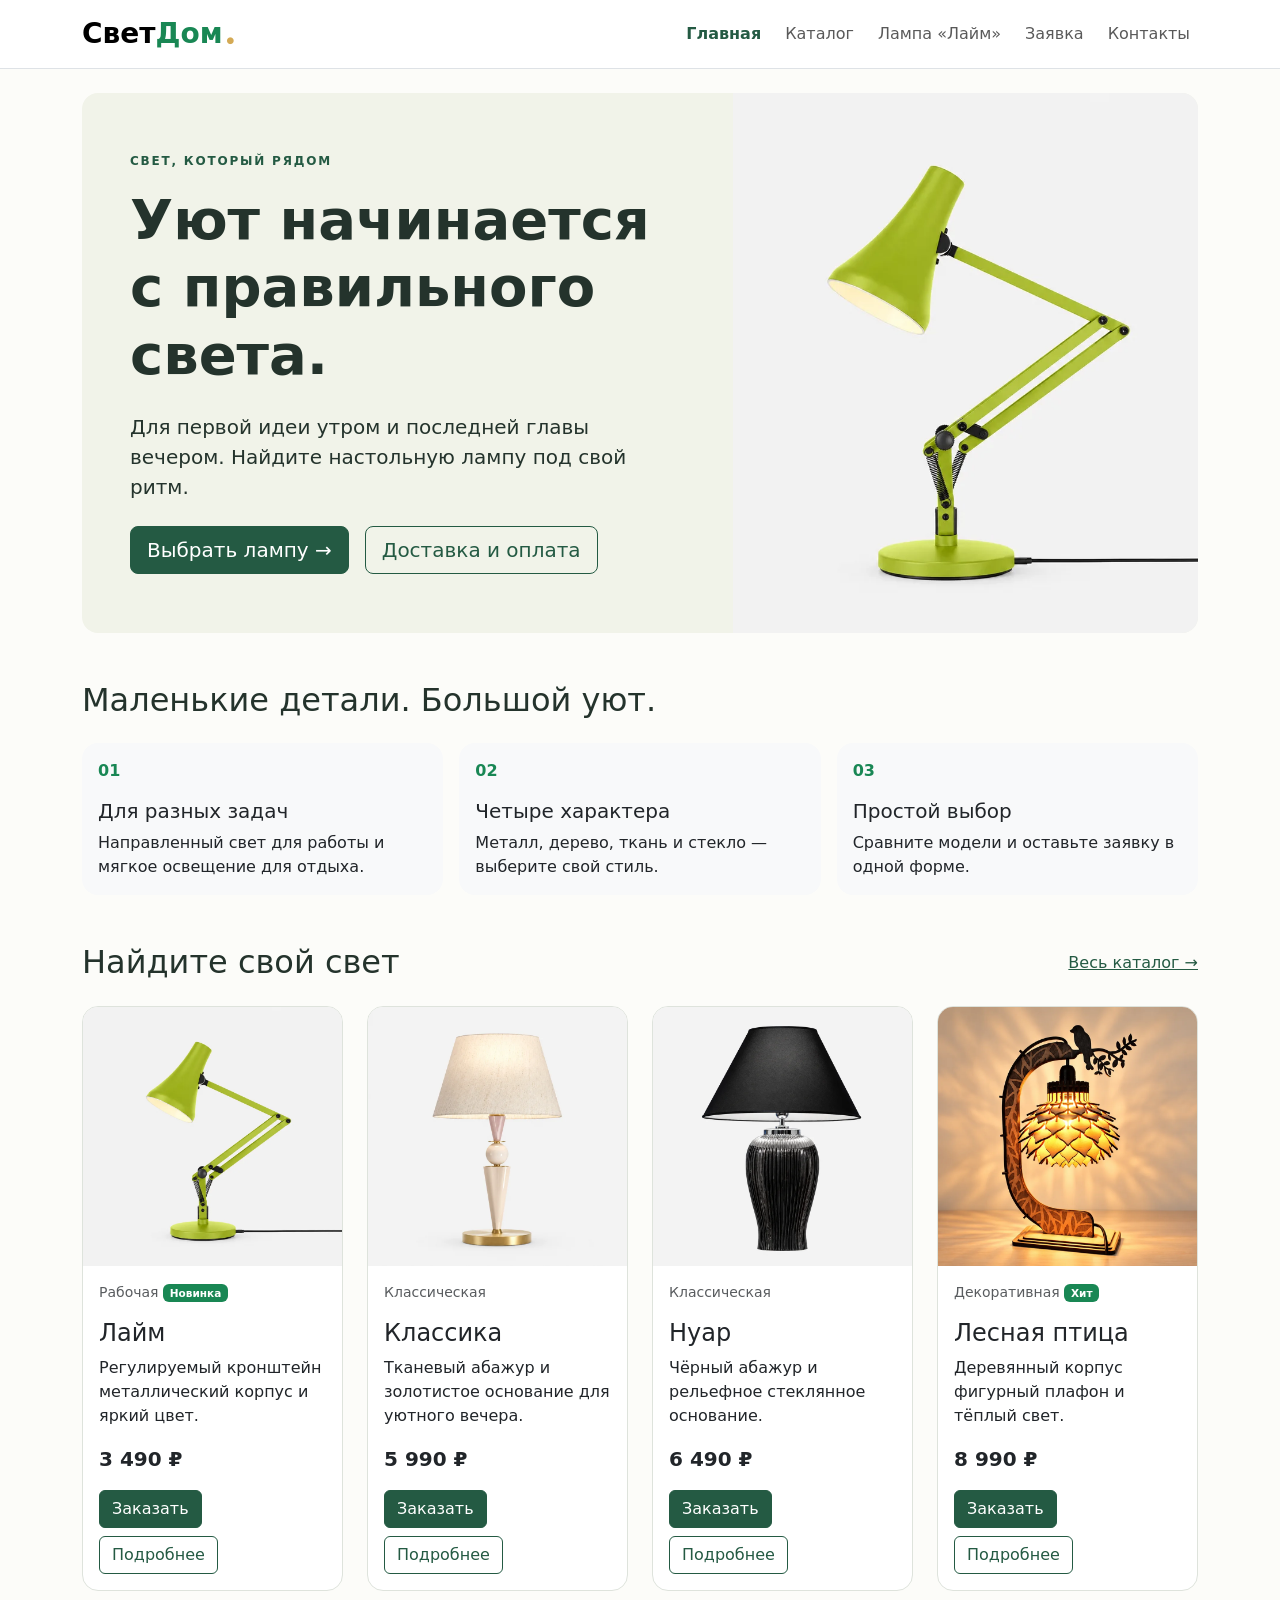
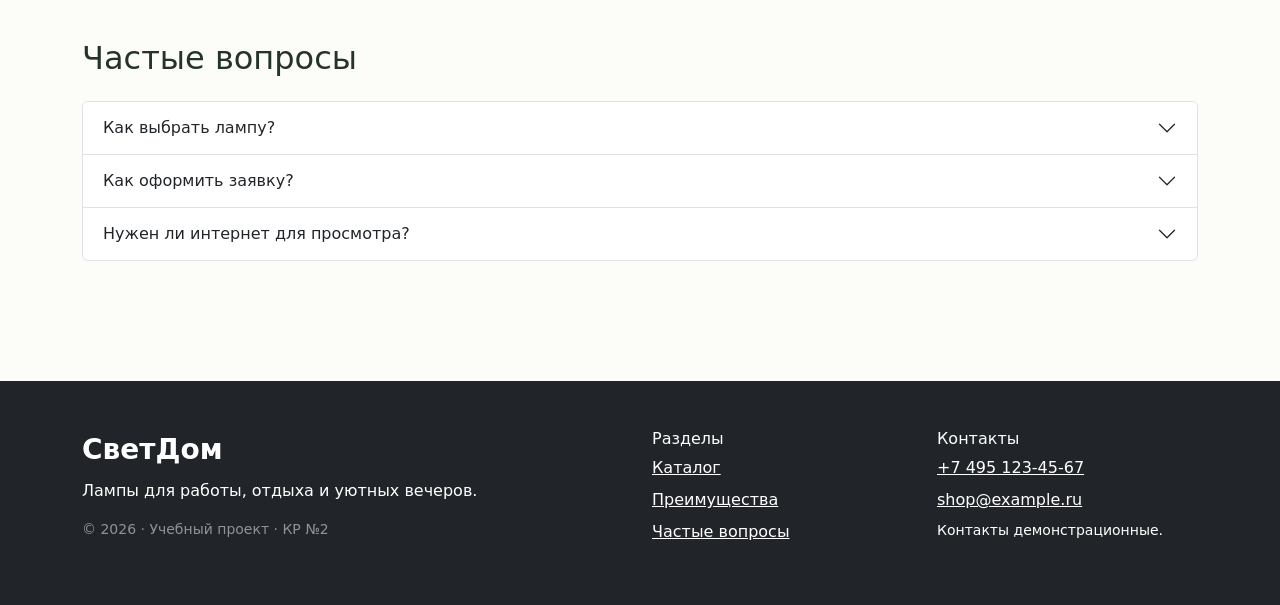
==== index.html @ f8ec33fd "Build SvetDom KR2 with local Bootstrap, catalog and order form" ====
<!doctype html>
<html lang="ru"><head><meta charset="utf-8"><meta name="viewport" content="width=device-width, initial-scale=1"><meta name="description" content="Настольные лампы для вашего дома. СветДом — учебный магазин настольных ламп."><title>Настольные лампы для вашего дома — СветДом</title><link rel="icon" href="data:,"><link rel="stylesheet" href="vendor/bootstrap/css/bootstrap.min.css"><link rel="stylesheet" href="css/custom.css"></head><body>
<a class="visually-hidden-focusable position-absolute p-3 bg-white" href="#main-content">Перейти к содержимому</a><header class="sticky-top bg-white border-bottom"><nav class="navbar navbar-expand-lg" aria-label="Основная навигация"><div class="container"><a class="navbar-brand fw-bold fs-3" href="index.html">Свет<span class="text-success">Дом</span><span class="brand-dot" aria-hidden="true">●</span></a><button class="navbar-toggler" type="button" data-bs-toggle="collapse" data-bs-target="#navigation" aria-controls="navigation" aria-expanded="false" aria-label="Открыть меню"><span class="navbar-toggler-icon"></span></button><div class="collapse navbar-collapse" id="navigation"><ul class="navbar-nav ms-auto gap-lg-2"><li class="nav-item"><a class="nav-link active" aria-current=page href="index.html">Главная</a></li><li class="nav-item"><a class="nav-link "  href="catalog.html">Каталог</a></li><li class="nav-item"><a class="nav-link "  href="product.html">Лампа «Лайм»</a></li><li class="nav-item"><a class="nav-link "  href="order.html">Заявка</a></li><li class="nav-item"><a class="nav-link "  href="contacts.html">Контакты</a></li></ul></div></div></nav></header>
<main class="container py-4" id="main-content"><section class="hero rounded-4 overflow-hidden mb-5"><div class="row g-0 align-items-center"><div class="col-12 col-lg-7 p-4 p-md-5"><p class="eyebrow">СВЕТ, КОТОРЫЙ РЯДОМ</p><h1 class="display-4 fw-semibold">Уют начинается<br>с правильного света.</h1><p class="lead my-4">Для первой идеи утром и последней главы вечером. Найдите настольную лампу под свой ритм.</p><div class="d-flex gap-3 flex-wrap"><a class="btn btn-primary btn-lg" href="catalog.html">Выбрать лампу →</a><button class="btn btn-outline-primary btn-lg" data-bs-toggle="modal" data-bs-target="#deliveryModal" type="button">Доставка и оплата</button></div></div><div class="col-12 col-lg-5"><img class="hero-image" src="images/lamp-green.webp" alt="Зелёная настольная лампа Лайм" width="900" height="900"></div></div></section><section id="advantages" class="mb-5"><h2 class="mb-4">Маленькие детали. Большой уют.</h2><div class="row g-3"><div class="col-12 col-md-4"><article class="card h-100 border-0 bg-body-tertiary"><div class="card-body"><p class="text-success fw-bold">01</p><h3 class="h5">Для разных задач</h3><p class="mb-0">Направленный свет для работы и мягкое освещение для отдыха.</p></div></article></div><div class="col-12 col-md-4"><article class="card h-100 border-0 bg-body-tertiary"><div class="card-body"><p class="text-success fw-bold">02</p><h3 class="h5">Четыре характера</h3><p class="mb-0">Металл, дерево, ткань и стекло — выберите свой стиль.</p></div></article></div><div class="col-12 col-md-4"><article class="card h-100 border-0 bg-body-tertiary"><div class="card-body"><p class="text-success fw-bold">03</p><h3 class="h5">Простой выбор</h3><p class="mb-0">Сравните модели и оставьте заявку в одной форме.</p></div></article></div></div></section><section id="popular"><div class="d-flex justify-content-between align-items-center mb-4 gap-3"><h2 class="mb-0">Найдите свой свет</h2><a href="catalog.html">Весь каталог →</a></div><div class="row g-4"><div class="col-12 col-md-6 col-xl-3" data-product data-category="Рабочая" data-price="3490"><article class="card h-100 product-card"><a href="product.html?model=green"><img class="card-img-top product-image" src="images/lamp-green.webp" alt="Настольная лампа Лайм" width="900" height="900" loading="lazy"></a><div class="card-body d-flex flex-column"><p class="small text-body-secondary">Рабочая <span class="badge text-bg-success">Новинка</span></p><h3 class="h4 card-title"><a class="text-decoration-none text-reset" href="product.html?model=green">Лайм</a></h3><p class="card-text">Регулируемый кронштейн  металлический корпус и яркий цвет.</p><p class="fs-5 fw-bold mt-auto">3 490 ₽</p><div class="d-flex gap-2 flex-wrap"><a class="btn btn-primary" href="order.html?model=green#order-form">Заказать</a><a class="btn btn-outline-primary" href="product.html?model=green">Подробнее</a></div></div></article></div><div class="col-12 col-md-6 col-xl-3" data-product data-category="Классическая" data-price="5990"><article class="card h-100 product-card"><a href="product.html?model=beige"><img class="card-img-top product-image" src="images/lamp-beige.webp" alt="Настольная лампа Классика" width="900" height="900" loading="lazy"></a><div class="card-body d-flex flex-column"><p class="small text-body-secondary">Классическая </p><h3 class="h4 card-title"><a class="text-decoration-none text-reset" href="product.html?model=beige">Классика</a></h3><p class="card-text">Тканевый абажур и золотистое основание для уютного вечера.</p><p class="fs-5 fw-bold mt-auto">5 990 ₽</p><div class="d-flex gap-2 flex-wrap"><a class="btn btn-primary" href="order.html?model=beige#order-form">Заказать</a><a class="btn btn-outline-primary" href="product.html?model=beige">Подробнее</a></div></div></article></div><div class="col-12 col-md-6 col-xl-3" data-product data-category="Классическая" data-price="6490"><article class="card h-100 product-card"><a href="product.html?model=black"><img class="card-img-top product-image" src="images/lamp-black.webp" alt="Настольная лампа Нуар" width="900" height="900" loading="lazy"></a><div class="card-body d-flex flex-column"><p class="small text-body-secondary">Классическая </p><h3 class="h4 card-title"><a class="text-decoration-none text-reset" href="product.html?model=black">Нуар</a></h3><p class="card-text">Чёрный абажур и рельефное стеклянное основание.</p><p class="fs-5 fw-bold mt-auto">6 490 ₽</p><div class="d-flex gap-2 flex-wrap"><a class="btn btn-primary" href="order.html?model=black#order-form">Заказать</a><a class="btn btn-outline-primary" href="product.html?model=black">Подробнее</a></div></div></article></div><div class="col-12 col-md-6 col-xl-3" data-product data-category="Декоративная" data-price="8990"><article class="card h-100 product-card"><a href="product.html?model=bird"><img class="card-img-top product-image" src="images/lamp-bird.webp" alt="Настольная лампа Лесная птица" width="900" height="900" loading="lazy"></a><div class="card-body d-flex flex-column"><p class="small text-body-secondary">Декоративная <span class="badge text-bg-success">Хит</span></p><h3 class="h4 card-title"><a class="text-decoration-none text-reset" href="product.html?model=bird">Лесная птица</a></h3><p class="card-text">Деревянный корпус  фигурный плафон и тёплый свет.</p><p class="fs-5 fw-bold mt-auto">8 990 ₽</p><div class="d-flex gap-2 flex-wrap"><a class="btn btn-primary" href="order.html?model=bird#order-form">Заказать</a><a class="btn btn-outline-primary" href="product.html?model=bird">Подробнее</a></div></div></article></div></div></section><section class="my-5" id="faq"><h2 class="mb-4">Частые вопросы</h2><div class="accordion" id="faqList"><div class="accordion-item"><h3 class="accordion-header"><button class="accordion-button collapsed" type="button" data-bs-toggle="collapse" data-bs-target="#faq0" aria-expanded="false" aria-controls="faq0">Как выбрать лампу?</button></h3><div class="accordion-collapse collapse" id="faq0" data-bs-parent="#faqList"><div class="accordion-body">Для учёбы подойдёт «Лайм» с направленным светом. Для спальни — «Классика» или «Нуар», для акцента в интерьере — «Лесная птица».</div></div></div><div class="accordion-item"><h3 class="accordion-header"><button class="accordion-button collapsed" type="button" data-bs-toggle="collapse" data-bs-target="#faq1" aria-expanded="false" aria-controls="faq1">Как оформить заявку?</button></h3><div class="accordion-collapse collapse" id="faq1" data-bs-parent="#faqList"><div class="accordion-body">Выберите модель, перейдите к оформлению и заполните форму. Это учебный проект: данные проверяются в браузере, на сервер не отправляются.</div></div></div><div class="accordion-item"><h3 class="accordion-header"><button class="accordion-button collapsed" type="button" data-bs-toggle="collapse" data-bs-target="#faq2" aria-expanded="false" aria-controls="faq2">Нужен ли интернет для просмотра?</button></h3><div class="accordion-collapse collapse" id="faq2" data-bs-parent="#faqList"><div class="accordion-body">Нет. Фотографии, Bootstrap CSS и JavaScript сохранены внутри проекта.</div></div></div></div></section></main>
<footer class="bg-dark text-white mt-5 py-5"><div class="container"><div class="row g-4"><div class="col-12 col-md-6"><a href="index.html" class="fs-3 text-white text-decoration-none fw-bold">СветДом</a><p class="mt-2">Лампы для работы, отдыха и уютных вечеров.</p><p class="small text-white-50">© 2026 · Учебный проект · КР №2</p></div><div class="col-6 col-md-3"><h2 class="h6">Разделы</h2><a class="d-block text-white mb-2" href="catalog.html">Каталог</a><a class="d-block text-white mb-2" href="index.html#advantages">Преимущества</a><a class="d-block text-white" href="index.html#faq">Частые вопросы</a></div><div class="col-6 col-md-3"><h2 class="h6">Контакты</h2><a class="text-white d-block mb-2" href="tel:+74951234567">+7 495 123-45-67</a><a class="text-white" href="mailto:shop@example.ru">shop@example.ru</a><p class="small mt-2">Контакты демонстрационные.</p></div></div></div></footer>
<div class="modal fade" id="deliveryModal" tabindex="-1" aria-labelledby="deliveryTitle" aria-hidden="true"><div class="modal-dialog modal-dialog-centered"><div class="modal-content"><div class="modal-header"><h2 class="modal-title fs-5" id="deliveryTitle">Доставка и оплата</h2><button class="btn-close" type="button" data-bs-dismiss="modal" aria-label="Закрыть окно"></button></div><div class="modal-body"><p>Самовывоз: Москва, ул. Светлая, 7. Доставка по Москве — 350 ₽, бесплатно при заказе от 7 000 ₽.</p><p>Оплата при получении. Условия приведены для учебного сценария, реальные заказы не принимаются.</p></div><div class="modal-footer"><button class="btn btn-outline-secondary" type="button" data-bs-dismiss="modal">Понятно</button><a class="btn btn-primary" href="order.html">Оформить заявку</a></div></div></div></div>
<script src="vendor/bootstrap/js/bootstrap.bundle.min.js"></script><script src="js/main.js"></script></body></html>
---- css/custom.css ----
:root{--sd-green:#245a43;--sd-cream:#f1f3e9}body{color:#24332c;background:#fcfcf9} .btn-primary{--bs-btn-bg:var(--sd-green);--bs-btn-border-color:var(--sd-green);--bs-btn-hover-bg:#183f2f;--bs-btn-hover-border-color:#183f2f;--bs-btn-active-bg:#183f2f;--bs-btn-active-border-color:#183f2f}.btn-outline-primary{--bs-btn-color:var(--sd-green);--bs-btn-border-color:var(--sd-green);--bs-btn-hover-bg:var(--sd-green);--bs-btn-hover-border-color:var(--sd-green);--bs-btn-active-bg:var(--sd-green);--bs-btn-active-border-color:var(--sd-green)}a{color:#245a43}.brand-dot{font-size:.55rem;margin-left:.25rem;color:#d4aa55}.hero{background:var(--sd-cream)}.hero-image{width:100%;max-height:540px;object-fit:cover}.eyebrow{font-size:.75rem;letter-spacing:.15em;font-weight:700;color:var(--sd-green)}.product-image{width:100%;height:auto;aspect-ratio:1;object-fit:cover}.detail-image{width:100%;max-height:600px;object-fit:contain;background:#f0f0ea}.product-card{overflow:hidden;transition:box-shadow .2s}.product-card:hover{box-shadow:0 8px 28px #24332c15}.card{border-color:#dee3dc;border-radius:1rem}.navbar .nav-link.active{color:var(--sd-green);font-weight:700}:focus-visible{outline:3px solid #aa6a0b;outline-offset:4px}[hidden]{display:none!important}@media(prefers-reduced-motion:reduce){*,*::before,*::after{transition:none!important;scroll-behavior:auto!important}}
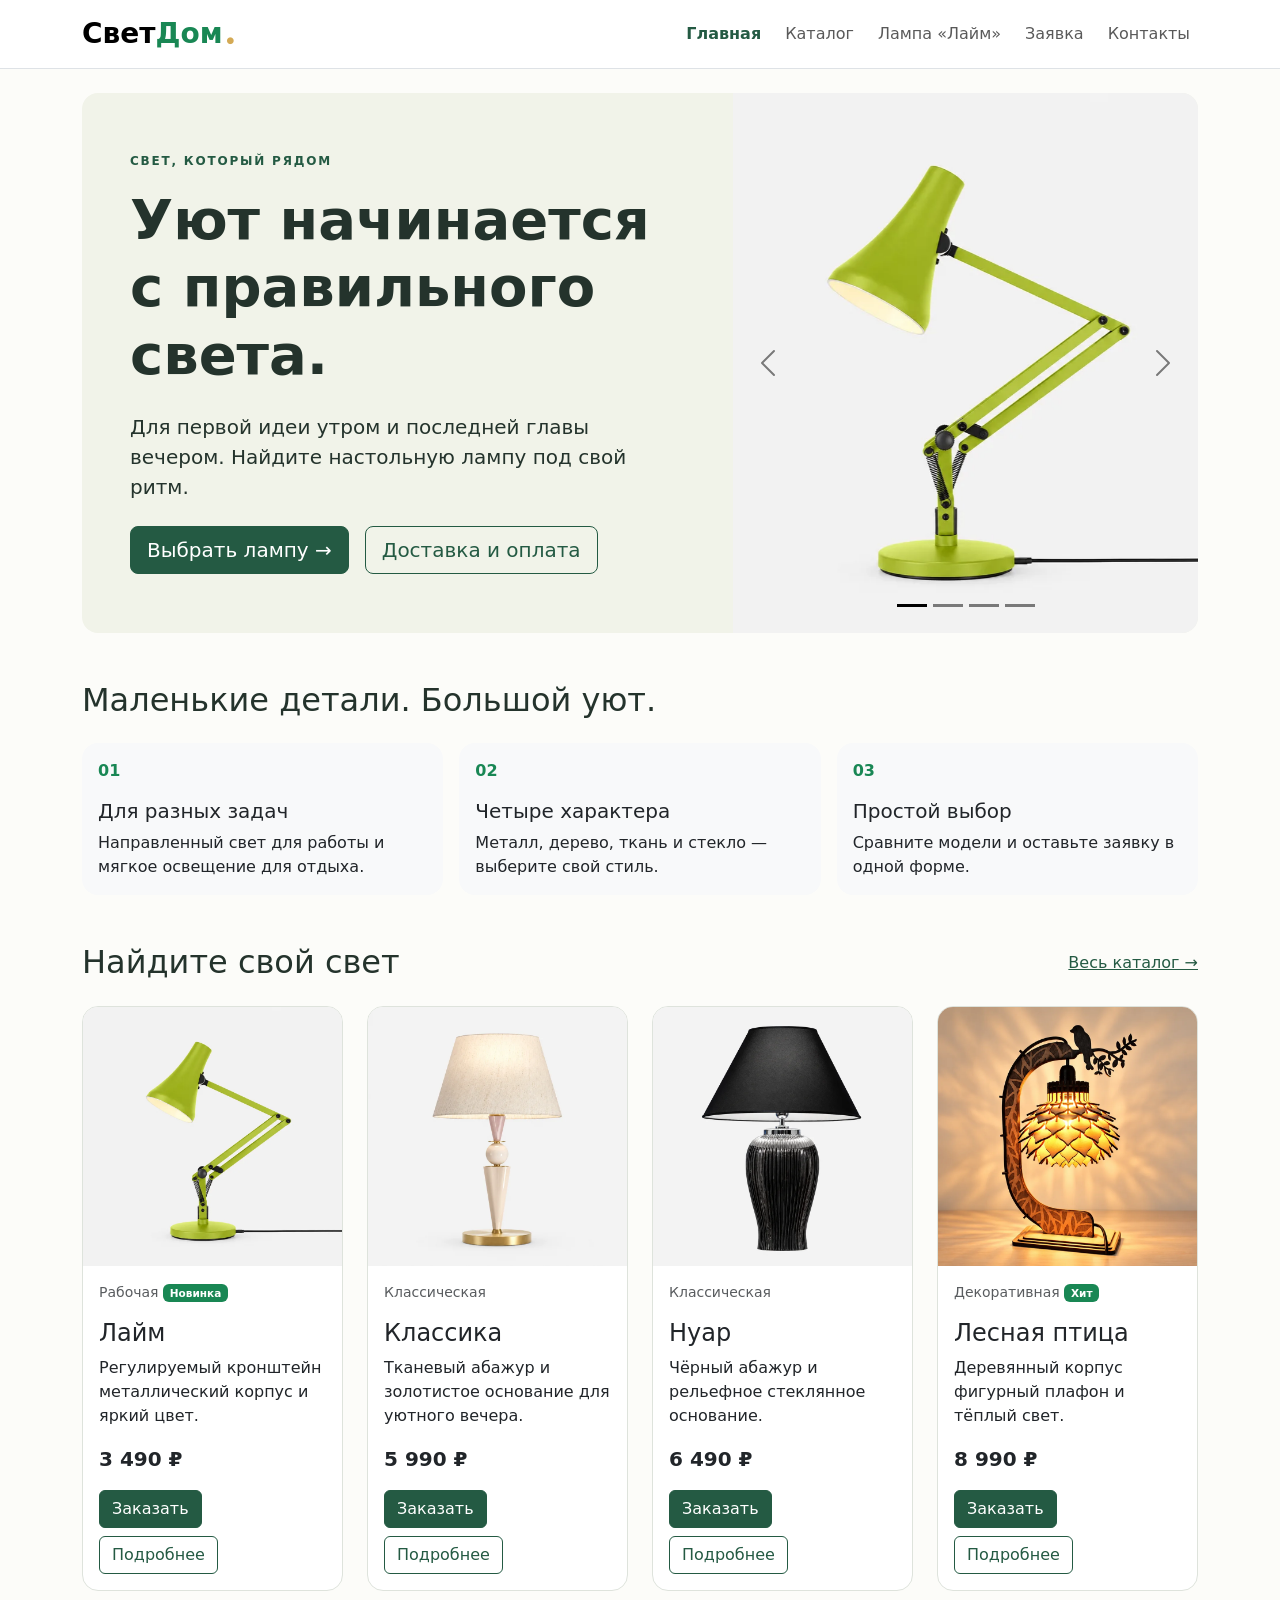
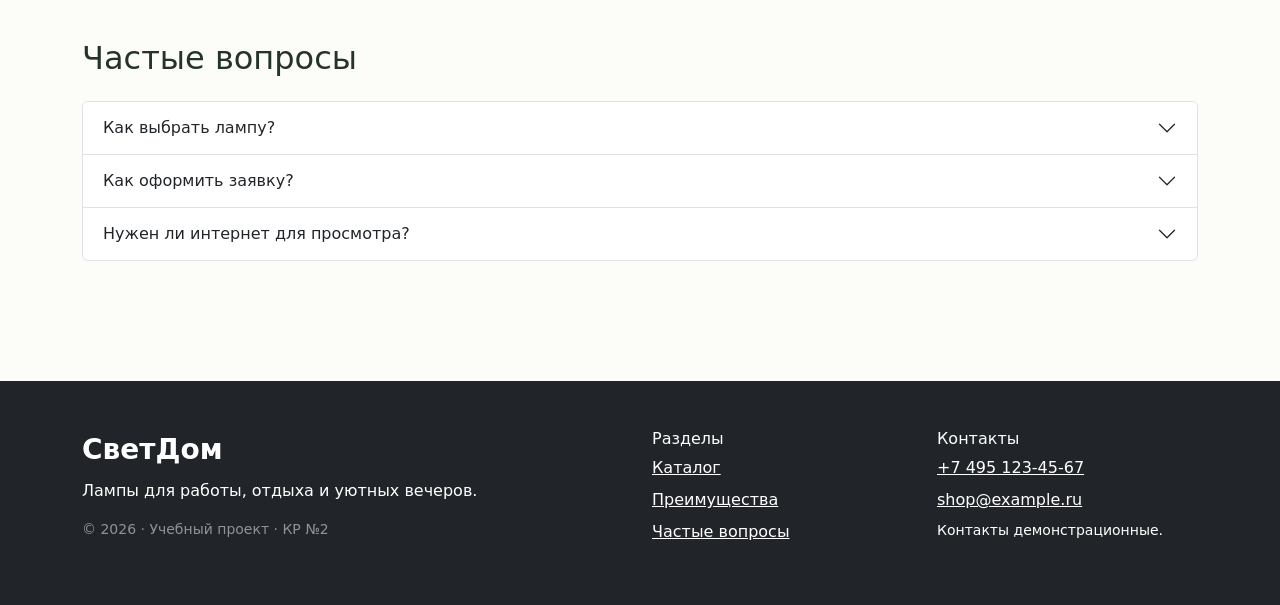
==== commit abc9e90e: "Add autoplay Bootstrap carousel with four lamp photos on homepage" ====
--- a/index.html
+++ b/index.html
@@ -1,7 +1,460 @@
 <!doctype html>
-<html lang="ru"><head><meta charset="utf-8"><meta name="viewport" content="width=device-width, initial-scale=1"><meta name="description" content="Настольные лампы для вашего дома. СветДом — учебный магазин настольных ламп."><title>Настольные лампы для вашего дома — СветДом</title><link rel="icon" href="data:,"><link rel="stylesheet" href="vendor/bootstrap/css/bootstrap.min.css"><link rel="stylesheet" href="css/custom.css"></head><body>
-<a class="visually-hidden-focusable position-absolute p-3 bg-white" href="#main-content">Перейти к содержимому</a><header class="sticky-top bg-white border-bottom"><nav class="navbar navbar-expand-lg" aria-label="Основная навигация"><div class="container"><a class="navbar-brand fw-bold fs-3" href="index.html">Свет<span class="text-success">Дом</span><span class="brand-dot" aria-hidden="true">●</span></a><button class="navbar-toggler" type="button" data-bs-toggle="collapse" data-bs-target="#navigation" aria-controls="navigation" aria-expanded="false" aria-label="Открыть меню"><span class="navbar-toggler-icon"></span></button><div class="collapse navbar-collapse" id="navigation"><ul class="navbar-nav ms-auto gap-lg-2"><li class="nav-item"><a class="nav-link active" aria-current=page href="index.html">Главная</a></li><li class="nav-item"><a class="nav-link "  href="catalog.html">Каталог</a></li><li class="nav-item"><a class="nav-link "  href="product.html">Лампа «Лайм»</a></li><li class="nav-item"><a class="nav-link "  href="order.html">Заявка</a></li><li class="nav-item"><a class="nav-link "  href="contacts.html">Контакты</a></li></ul></div></div></nav></header>
-<main class="container py-4" id="main-content"><section class="hero rounded-4 overflow-hidden mb-5"><div class="row g-0 align-items-center"><div class="col-12 col-lg-7 p-4 p-md-5"><p class="eyebrow">СВЕТ, КОТОРЫЙ РЯДОМ</p><h1 class="display-4 fw-semibold">Уют начинается<br>с правильного света.</h1><p class="lead my-4">Для первой идеи утром и последней главы вечером. Найдите настольную лампу под свой ритм.</p><div class="d-flex gap-3 flex-wrap"><a class="btn btn-primary btn-lg" href="catalog.html">Выбрать лампу →</a><button class="btn btn-outline-primary btn-lg" data-bs-toggle="modal" data-bs-target="#deliveryModal" type="button">Доставка и оплата</button></div></div><div class="col-12 col-lg-5"><img class="hero-image" src="images/lamp-green.webp" alt="Зелёная настольная лампа Лайм" width="900" height="900"></div></div></section><section id="advantages" class="mb-5"><h2 class="mb-4">Маленькие детали. Большой уют.</h2><div class="row g-3"><div class="col-12 col-md-4"><article class="card h-100 border-0 bg-body-tertiary"><div class="card-body"><p class="text-success fw-bold">01</p><h3 class="h5">Для разных задач</h3><p class="mb-0">Направленный свет для работы и мягкое освещение для отдыха.</p></div></article></div><div class="col-12 col-md-4"><article class="card h-100 border-0 bg-body-tertiary"><div class="card-body"><p class="text-success fw-bold">02</p><h3 class="h5">Четыре характера</h3><p class="mb-0">Металл, дерево, ткань и стекло — выберите свой стиль.</p></div></article></div><div class="col-12 col-md-4"><article class="card h-100 border-0 bg-body-tertiary"><div class="card-body"><p class="text-success fw-bold">03</p><h3 class="h5">Простой выбор</h3><p class="mb-0">Сравните модели и оставьте заявку в одной форме.</p></div></article></div></div></section><section id="popular"><div class="d-flex justify-content-between align-items-center mb-4 gap-3"><h2 class="mb-0">Найдите свой свет</h2><a href="catalog.html">Весь каталог →</a></div><div class="row g-4"><div class="col-12 col-md-6 col-xl-3" data-product data-category="Рабочая" data-price="3490"><article class="card h-100 product-card"><a href="product.html?model=green"><img class="card-img-top product-image" src="images/lamp-green.webp" alt="Настольная лампа Лайм" width="900" height="900" loading="lazy"></a><div class="card-body d-flex flex-column"><p class="small text-body-secondary">Рабочая <span class="badge text-bg-success">Новинка</span></p><h3 class="h4 card-title"><a class="text-decoration-none text-reset" href="product.html?model=green">Лайм</a></h3><p class="card-text">Регулируемый кронштейн  металлический корпус и яркий цвет.</p><p class="fs-5 fw-bold mt-auto">3 490 ₽</p><div class="d-flex gap-2 flex-wrap"><a class="btn btn-primary" href="order.html?model=green#order-form">Заказать</a><a class="btn btn-outline-primary" href="product.html?model=green">Подробнее</a></div></div></article></div><div class="col-12 col-md-6 col-xl-3" data-product data-category="Классическая" data-price="5990"><article class="card h-100 product-card"><a href="product.html?model=beige"><img class="card-img-top product-image" src="images/lamp-beige.webp" alt="Настольная лампа Классика" width="900" height="900" loading="lazy"></a><div class="card-body d-flex flex-column"><p class="small text-body-secondary">Классическая </p><h3 class="h4 card-title"><a class="text-decoration-none text-reset" href="product.html?model=beige">Классика</a></h3><p class="card-text">Тканевый абажур и золотистое основание для уютного вечера.</p><p class="fs-5 fw-bold mt-auto">5 990 ₽</p><div class="d-flex gap-2 flex-wrap"><a class="btn btn-primary" href="order.html?model=beige#order-form">Заказать</a><a class="btn btn-outline-primary" href="product.html?model=beige">Подробнее</a></div></div></article></div><div class="col-12 col-md-6 col-xl-3" data-product data-category="Классическая" data-price="6490"><article class="card h-100 product-card"><a href="product.html?model=black"><img class="card-img-top product-image" src="images/lamp-black.webp" alt="Настольная лампа Нуар" width="900" height="900" loading="lazy"></a><div class="card-body d-flex flex-column"><p class="small text-body-secondary">Классическая </p><h3 class="h4 card-title"><a class="text-decoration-none text-reset" href="product.html?model=black">Нуар</a></h3><p class="card-text">Чёрный абажур и рельефное стеклянное основание.</p><p class="fs-5 fw-bold mt-auto">6 490 ₽</p><div class="d-flex gap-2 flex-wrap"><a class="btn btn-primary" href="order.html?model=black#order-form">Заказать</a><a class="btn btn-outline-primary" href="product.html?model=black">Подробнее</a></div></div></article></div><div class="col-12 col-md-6 col-xl-3" data-product data-category="Декоративная" data-price="8990"><article class="card h-100 product-card"><a href="product.html?model=bird"><img class="card-img-top product-image" src="images/lamp-bird.webp" alt="Настольная лампа Лесная птица" width="900" height="900" loading="lazy"></a><div class="card-body d-flex flex-column"><p class="small text-body-secondary">Декоративная <span class="badge text-bg-success">Хит</span></p><h3 class="h4 card-title"><a class="text-decoration-none text-reset" href="product.html?model=bird">Лесная птица</a></h3><p class="card-text">Деревянный корпус  фигурный плафон и тёплый свет.</p><p class="fs-5 fw-bold mt-auto">8 990 ₽</p><div class="d-flex gap-2 flex-wrap"><a class="btn btn-primary" href="order.html?model=bird#order-form">Заказать</a><a class="btn btn-outline-primary" href="product.html?model=bird">Подробнее</a></div></div></article></div></div></section><section class="my-5" id="faq"><h2 class="mb-4">Частые вопросы</h2><div class="accordion" id="faqList"><div class="accordion-item"><h3 class="accordion-header"><button class="accordion-button collapsed" type="button" data-bs-toggle="collapse" data-bs-target="#faq0" aria-expanded="false" aria-controls="faq0">Как выбрать лампу?</button></h3><div class="accordion-collapse collapse" id="faq0" data-bs-parent="#faqList"><div class="accordion-body">Для учёбы подойдёт «Лайм» с направленным светом. Для спальни — «Классика» или «Нуар», для акцента в интерьере — «Лесная птица».</div></div></div><div class="accordion-item"><h3 class="accordion-header"><button class="accordion-button collapsed" type="button" data-bs-toggle="collapse" data-bs-target="#faq1" aria-expanded="false" aria-controls="faq1">Как оформить заявку?</button></h3><div class="accordion-collapse collapse" id="faq1" data-bs-parent="#faqList"><div class="accordion-body">Выберите модель, перейдите к оформлению и заполните форму. Это учебный проект: данные проверяются в браузере, на сервер не отправляются.</div></div></div><div class="accordion-item"><h3 class="accordion-header"><button class="accordion-button collapsed" type="button" data-bs-toggle="collapse" data-bs-target="#faq2" aria-expanded="false" aria-controls="faq2">Нужен ли интернет для просмотра?</button></h3><div class="accordion-collapse collapse" id="faq2" data-bs-parent="#faqList"><div class="accordion-body">Нет. Фотографии, Bootstrap CSS и JavaScript сохранены внутри проекта.</div></div></div></div></section></main>
-<footer class="bg-dark text-white mt-5 py-5"><div class="container"><div class="row g-4"><div class="col-12 col-md-6"><a href="index.html" class="fs-3 text-white text-decoration-none fw-bold">СветДом</a><p class="mt-2">Лампы для работы, отдыха и уютных вечеров.</p><p class="small text-white-50">© 2026 · Учебный проект · КР №2</p></div><div class="col-6 col-md-3"><h2 class="h6">Разделы</h2><a class="d-block text-white mb-2" href="catalog.html">Каталог</a><a class="d-block text-white mb-2" href="index.html#advantages">Преимущества</a><a class="d-block text-white" href="index.html#faq">Частые вопросы</a></div><div class="col-6 col-md-3"><h2 class="h6">Контакты</h2><a class="text-white d-block mb-2" href="tel:+74951234567">+7 495 123-45-67</a><a class="text-white" href="mailto:shop@example.ru">shop@example.ru</a><p class="small mt-2">Контакты демонстрационные.</p></div></div></div></footer>
-<div class="modal fade" id="deliveryModal" tabindex="-1" aria-labelledby="deliveryTitle" aria-hidden="true"><div class="modal-dialog modal-dialog-centered"><div class="modal-content"><div class="modal-header"><h2 class="modal-title fs-5" id="deliveryTitle">Доставка и оплата</h2><button class="btn-close" type="button" data-bs-dismiss="modal" aria-label="Закрыть окно"></button></div><div class="modal-body"><p>Самовывоз: Москва, ул. Светлая, 7. Доставка по Москве — 350 ₽, бесплатно при заказе от 7 000 ₽.</p><p>Оплата при получении. Условия приведены для учебного сценария, реальные заказы не принимаются.</p></div><div class="modal-footer"><button class="btn btn-outline-secondary" type="button" data-bs-dismiss="modal">Понятно</button><a class="btn btn-primary" href="order.html">Оформить заявку</a></div></div></div></div>
-<script src="vendor/bootstrap/js/bootstrap.bundle.min.js"></script><script src="js/main.js"></script></body></html>+<html lang="ru">
+  <head>
+    <meta charset="utf-8" />
+    <meta name="viewport" content="width=device-width, initial-scale=1" />
+    <meta
+      name="description"
+      content="Настольные лампы для вашего дома. СветДом — учебный магазин настольных ламп."
+    />
+    <title>Настольные лампы для вашего дома — СветДом</title>
+    <link rel="icon" href="data:," />
+    <link rel="stylesheet" href="vendor/bootstrap/css/bootstrap.min.css" />
+    <link rel="stylesheet" href="css/custom.css" />
+  </head>
+  <body>
+    <a class="visually-hidden-focusable position-absolute p-3 bg-white" href="#main-content">
+      Перейти к содержимому
+    </a>
+
+    <header class="sticky-top bg-white border-bottom">
+      <nav class="navbar navbar-expand-lg" aria-label="Основная навигация">
+        <div class="container">
+          <a class="navbar-brand fw-bold fs-3" href="index.html">
+            Свет<span class="text-success">Дом</span><span class="brand-dot" aria-hidden="true">●</span>
+          </a>
+          <button
+            class="navbar-toggler"
+            type="button"
+            data-bs-toggle="collapse"
+            data-bs-target="#navigation"
+            aria-controls="navigation"
+            aria-expanded="false"
+            aria-label="Открыть меню"
+          >
+            <span class="navbar-toggler-icon"></span>
+          </button>
+          <div class="collapse navbar-collapse" id="navigation">
+            <ul class="navbar-nav ms-auto gap-lg-2">
+              <li class="nav-item">
+                <a class="nav-link active" aria-current="page" href="index.html">Главная</a>
+              </li>
+              <li class="nav-item"><a class="nav-link" href="catalog.html">Каталог</a></li>
+              <li class="nav-item"><a class="nav-link" href="product.html">Лампа «Лайм»</a></li>
+              <li class="nav-item"><a class="nav-link" href="order.html">Заявка</a></li>
+              <li class="nav-item"><a class="nav-link" href="contacts.html">Контакты</a></li>
+            </ul>
+          </div>
+        </div>
+      </nav>
+    </header>
+
+    <main class="container py-4" id="main-content">
+      <section class="hero rounded-4 overflow-hidden mb-5">
+        <div class="row g-0 align-items-center">
+          <div class="col-12 col-lg-7 p-4 p-md-5">
+            <p class="eyebrow">СВЕТ, КОТОРЫЙ РЯДОМ</p>
+            <h1 class="display-4 fw-semibold">
+              Уют начинается
+              <br />
+              с правильного света.
+            </h1>
+            <p class="lead my-4">
+              Для первой идеи утром и последней главы вечером. Найдите настольную лампу под свой
+              ритм.
+            </p>
+            <div class="d-flex gap-3 flex-wrap">
+              <a class="btn btn-primary btn-lg" href="catalog.html">Выбрать лампу →</a>
+              <button
+                class="btn btn-outline-primary btn-lg"
+                data-bs-toggle="modal"
+                data-bs-target="#deliveryModal"
+                type="button"
+              >
+                Доставка и оплата
+              </button>
+            </div>
+          </div>
+          <div class="col-12 col-lg-5">
+            <div
+              id="lampCarousel"
+              class="carousel slide"
+              data-bs-theme="dark"
+              data-bs-ride="carousel"
+              data-bs-interval="4000"
+              data-bs-pause="hover"
+              aria-label="Настольные лампы СветДом"
+            >
+              <div class="carousel-indicators">
+                <button
+                  type="button"
+                  data-bs-target="#lampCarousel"
+                  data-bs-slide-to="0"
+                  class="active"
+                  aria-current="true"
+                  aria-label="Лампа «Лайм»"
+                ></button>
+                <button
+                  type="button"
+                  data-bs-target="#lampCarousel"
+                  data-bs-slide-to="1"
+                  aria-label="Лампа «Классика»"
+                ></button>
+                <button
+                  type="button"
+                  data-bs-target="#lampCarousel"
+                  data-bs-slide-to="2"
+                  aria-label="Лампа «Нуар»"
+                ></button>
+                <button
+                  type="button"
+                  data-bs-target="#lampCarousel"
+                  data-bs-slide-to="3"
+                  aria-label="Лампа «Лесная птица»"
+                ></button>
+              </div>
+              <div class="carousel-inner">
+                <div class="carousel-item active">
+                  <img
+                    class="d-block hero-image"
+                    src="images/lamp-green.webp"
+                    alt="Настольная лампа «Лайм»"
+                    width="900"
+                    height="900"
+                  />
+                </div>
+                <div class="carousel-item">
+                  <img
+                    class="d-block hero-image"
+                    src="images/lamp-beige.webp"
+                    alt="Настольная лампа «Классика»"
+                    width="900"
+                    height="900"
+                  />
+                </div>
+                <div class="carousel-item">
+                  <img
+                    class="d-block hero-image"
+                    src="images/lamp-black.webp"
+                    alt="Настольная лампа «Нуар»"
+                    width="900"
+                    height="900"
+                  />
+                </div>
+                <div class="carousel-item">
+                  <img
+                    class="d-block hero-image"
+                    src="images/lamp-bird.webp"
+                    alt="Настольная лампа «Лесная птица»"
+                    width="900"
+                    height="900"
+                  />
+                </div>
+              </div>
+              <button
+                class="carousel-control-prev"
+                type="button"
+                data-bs-target="#lampCarousel"
+                data-bs-slide="prev"
+              >
+                <span class="carousel-control-prev-icon" aria-hidden="true"></span>
+                <span class="visually-hidden">Предыдущая лампа</span>
+              </button>
+              <button
+                class="carousel-control-next"
+                type="button"
+                data-bs-target="#lampCarousel"
+                data-bs-slide="next"
+              >
+                <span class="carousel-control-next-icon" aria-hidden="true"></span>
+                <span class="visually-hidden">Следующая лампа</span>
+              </button>
+            </div>
+          </div>
+        </div>
+      </section>
+      <section id="advantages" class="mb-5">
+        <h2 class="mb-4">Маленькие детали. Большой уют.</h2>
+        <div class="row g-3">
+          <div class="col-12 col-md-4">
+            <article class="card h-100 border-0 bg-body-tertiary">
+              <div class="card-body">
+                <p class="text-success fw-bold">01</p>
+                <h3 class="h5">Для разных задач</h3>
+                <p class="mb-0">Направленный свет для работы и мягкое освещение для отдыха.</p>
+              </div>
+            </article>
+          </div>
+          <div class="col-12 col-md-4">
+            <article class="card h-100 border-0 bg-body-tertiary">
+              <div class="card-body">
+                <p class="text-success fw-bold">02</p>
+                <h3 class="h5">Четыре характера</h3>
+                <p class="mb-0">Металл, дерево, ткань и стекло — выберите свой стиль.</p>
+              </div>
+            </article>
+          </div>
+          <div class="col-12 col-md-4">
+            <article class="card h-100 border-0 bg-body-tertiary">
+              <div class="card-body">
+                <p class="text-success fw-bold">03</p>
+                <h3 class="h5">Простой выбор</h3>
+                <p class="mb-0">Сравните модели и оставьте заявку в одной форме.</p>
+              </div>
+            </article>
+          </div>
+        </div>
+      </section>
+      <section id="popular">
+        <div class="d-flex justify-content-between align-items-center mb-4 gap-3">
+          <h2 class="mb-0">Найдите свой свет</h2>
+          <a href="catalog.html">Весь каталог →</a>
+        </div>
+        <div class="row g-4">
+          <div class="col-12 col-md-6 col-xl-3">
+            <article class="card h-100 product-card">
+              <a href="product.html">
+                <img
+                  class="card-img-top product-image"
+                  src="images/lamp-green.webp"
+                  alt="Настольная лампа Лайм"
+                  width="900"
+                  height="900"
+                  loading="lazy"
+                />
+              </a>
+              <div class="card-body d-flex flex-column">
+                <p class="small text-body-secondary">
+                  Рабочая
+                  <span class="badge text-bg-success">Новинка</span>
+                </p>
+                <h3 class="h4 card-title">
+                  <a class="text-decoration-none text-reset" href="product.html">Лайм</a>
+                </h3>
+                <p class="card-text">Регулируемый кронштейн металлический корпус и яркий цвет.</p>
+                <p class="fs-5 fw-bold mt-auto">3 490 ₽</p>
+                <div class="d-flex gap-2 flex-wrap">
+                  <a class="btn btn-primary" href="order.html#order-form">Заказать</a>
+                  <a class="btn btn-outline-primary" href="product.html">Подробнее</a>
+                </div>
+              </div>
+            </article>
+          </div>
+          <div class="col-12 col-md-6 col-xl-3">
+            <article class="card h-100 product-card">
+              <a href="product-classic.html">
+                <img
+                  class="card-img-top product-image"
+                  src="images/lamp-beige.webp"
+                  alt="Настольная лампа Классика"
+                  width="900"
+                  height="900"
+                  loading="lazy"
+                />
+              </a>
+              <div class="card-body d-flex flex-column">
+                <p class="small text-body-secondary">Классическая</p>
+                <h3 class="h4 card-title">
+                  <a class="text-decoration-none text-reset" href="product-classic.html">
+                    Классика
+                  </a>
+                </h3>
+                <p class="card-text">Тканевый абажур и золотистое основание для уютного вечера.</p>
+                <p class="fs-5 fw-bold mt-auto">5 990 ₽</p>
+                <div class="d-flex gap-2 flex-wrap">
+                  <a class="btn btn-primary" href="order.html#order-form">Заказать</a>
+                  <a class="btn btn-outline-primary" href="product-classic.html">Подробнее</a>
+                </div>
+              </div>
+            </article>
+          </div>
+          <div class="col-12 col-md-6 col-xl-3">
+            <article class="card h-100 product-card">
+              <a href="product-noir.html">
+                <img
+                  class="card-img-top product-image"
+                  src="images/lamp-black.webp"
+                  alt="Настольная лампа Нуар"
+                  width="900"
+                  height="900"
+                  loading="lazy"
+                />
+              </a>
+              <div class="card-body d-flex flex-column">
+                <p class="small text-body-secondary">Классическая</p>
+                <h3 class="h4 card-title">
+                  <a class="text-decoration-none text-reset" href="product-noir.html">Нуар</a>
+                </h3>
+                <p class="card-text">Чёрный абажур и рельефное стеклянное основание.</p>
+                <p class="fs-5 fw-bold mt-auto">6 490 ₽</p>
+                <div class="d-flex gap-2 flex-wrap">
+                  <a class="btn btn-primary" href="order.html#order-form">Заказать</a>
+                  <a class="btn btn-outline-primary" href="product-noir.html">Подробнее</a>
+                </div>
+              </div>
+            </article>
+          </div>
+          <div class="col-12 col-md-6 col-xl-3">
+            <article class="card h-100 product-card">
+              <a href="product-bird.html">
+                <img
+                  class="card-img-top product-image"
+                  src="images/lamp-bird.webp"
+                  alt="Настольная лампа Лесная птица"
+                  width="900"
+                  height="900"
+                  loading="lazy"
+                />
+              </a>
+              <div class="card-body d-flex flex-column">
+                <p class="small text-body-secondary">
+                  Декоративная
+                  <span class="badge text-bg-success">Хит</span>
+                </p>
+                <h3 class="h4 card-title">
+                  <a class="text-decoration-none text-reset" href="product-bird.html">
+                    Лесная птица
+                  </a>
+                </h3>
+                <p class="card-text">Деревянный корпус фигурный плафон и тёплый свет.</p>
+                <p class="fs-5 fw-bold mt-auto">8 990 ₽</p>
+                <div class="d-flex gap-2 flex-wrap">
+                  <a class="btn btn-primary" href="order.html#order-form">Заказать</a>
+                  <a class="btn btn-outline-primary" href="product-bird.html">Подробнее</a>
+                </div>
+              </div>
+            </article>
+          </div>
+        </div>
+      </section>
+      <section class="my-5" id="faq">
+        <h2 class="mb-4">Частые вопросы</h2>
+        <div class="accordion" id="faqList">
+          <div class="accordion-item">
+            <h3 class="accordion-header">
+              <button
+                class="accordion-button collapsed"
+                type="button"
+                data-bs-toggle="collapse"
+                data-bs-target="#faq0"
+                aria-expanded="false"
+                aria-controls="faq0"
+              >
+                Как выбрать лампу?
+              </button>
+            </h3>
+            <div class="accordion-collapse collapse" id="faq0" data-bs-parent="#faqList">
+              <div class="accordion-body">
+                Для учёбы подойдёт «Лайм» с направленным светом. Для спальни — «Классика» или
+                «Нуар», для акцента в интерьере — «Лесная птица».
+              </div>
+            </div>
+          </div>
+          <div class="accordion-item">
+            <h3 class="accordion-header">
+              <button
+                class="accordion-button collapsed"
+                type="button"
+                data-bs-toggle="collapse"
+                data-bs-target="#faq1"
+                aria-expanded="false"
+                aria-controls="faq1"
+              >
+                Как оформить заявку?
+              </button>
+            </h3>
+            <div class="accordion-collapse collapse" id="faq1" data-bs-parent="#faqList">
+              <div class="accordion-body">
+                Выберите модель, перейдите к оформлению и заполните форму. Это учебный проект:
+                данные проверяются в браузере, на сервер не отправляются.
+              </div>
+            </div>
+          </div>
+          <div class="accordion-item">
+            <h3 class="accordion-header">
+              <button
+                class="accordion-button collapsed"
+                type="button"
+                data-bs-toggle="collapse"
+                data-bs-target="#faq2"
+                aria-expanded="false"
+                aria-controls="faq2"
+              >
+                Нужен ли интернет для просмотра?
+              </button>
+            </h3>
+            <div class="accordion-collapse collapse" id="faq2" data-bs-parent="#faqList">
+              <div class="accordion-body">
+                Нет. Фотографии, Bootstrap CSS и JavaScript сохранены внутри проекта.
+              </div>
+            </div>
+          </div>
+        </div>
+      </section>
+    </main>
+
+    <footer class="bg-dark text-white mt-5 py-5">
+      <div class="container">
+        <div class="row g-4">
+          <div class="col-12 col-md-6">
+            <a href="index.html" class="fs-3 text-white text-decoration-none fw-bold">СветДом</a>
+            <p class="mt-2">Лампы для работы, отдыха и уютных вечеров.</p>
+            <p class="small text-white-50">© 2026 · Учебный проект · КР №2</p>
+          </div>
+          <div class="col-6 col-md-3">
+            <h2 class="h6">Разделы</h2>
+            <a class="d-block text-white mb-2" href="catalog.html">Каталог</a>
+            <a class="d-block text-white mb-2" href="index.html#advantages">Преимущества</a>
+            <a class="d-block text-white" href="index.html#faq">Частые вопросы</a>
+          </div>
+          <div class="col-6 col-md-3">
+            <h2 class="h6">Контакты</h2>
+            <a class="text-white d-block mb-2" href="tel:+74951234567">+7 495 123-45-67</a>
+            <a class="text-white" href="mailto:shop@example.ru">shop@example.ru</a>
+            <p class="small mt-2">Контакты демонстрационные.</p>
+          </div>
+        </div>
+      </div>
+    </footer>
+
+    <div
+      class="modal fade"
+      id="deliveryModal"
+      tabindex="-1"
+      aria-labelledby="deliveryTitle"
+      aria-hidden="true"
+    >
+      <div class="modal-dialog modal-dialog-centered">
+        <div class="modal-content">
+          <div class="modal-header">
+            <h2 class="modal-title fs-5" id="deliveryTitle">Доставка и оплата</h2>
+            <button
+              class="btn-close"
+              type="button"
+              data-bs-dismiss="modal"
+              aria-label="Закрыть окно"
+            ></button>
+          </div>
+          <div class="modal-body">
+            <p>
+              Самовывоз: Москва, ул. Светлая, 7. Доставка по Москве — 350 ₽, бесплатно при заказе от
+              7 000 ₽.
+            </p>
+            <p>
+              Оплата при получении. Условия приведены для учебного сценария, реальные заказы не
+              принимаются.
+            </p>
+          </div>
+          <div class="modal-footer">
+            <button class="btn btn-outline-secondary" type="button" data-bs-dismiss="modal">
+              Понятно
+            </button>
+            <a class="btn btn-primary" href="order.html">Оформить заявку</a>
+          </div>
+        </div>
+      </div>
+    </div>
+
+    <script src="vendor/bootstrap/js/bootstrap.bundle.min.js"></script>
+  </body>
+</html>
--- a/css/custom.css
+++ b/css/custom.css
@@ -1 +1,123 @@
-:root{--sd-green:#245a43;--sd-cream:#f1f3e9}body{color:#24332c;background:#fcfcf9} .btn-primary{--bs-btn-bg:var(--sd-green);--bs-btn-border-color:var(--sd-green);--bs-btn-hover-bg:#183f2f;--bs-btn-hover-border-color:#183f2f;--bs-btn-active-bg:#183f2f;--bs-btn-active-border-color:#183f2f}.btn-outline-primary{--bs-btn-color:var(--sd-green);--bs-btn-border-color:var(--sd-green);--bs-btn-hover-bg:var(--sd-green);--bs-btn-hover-border-color:var(--sd-green);--bs-btn-active-bg:var(--sd-green);--bs-btn-active-border-color:var(--sd-green)}a{color:#245a43}.brand-dot{font-size:.55rem;margin-left:.25rem;color:#d4aa55}.hero{background:var(--sd-cream)}.hero-image{width:100%;max-height:540px;object-fit:cover}.eyebrow{font-size:.75rem;letter-spacing:.15em;font-weight:700;color:var(--sd-green)}.product-image{width:100%;height:auto;aspect-ratio:1;object-fit:cover}.detail-image{width:100%;max-height:600px;object-fit:contain;background:#f0f0ea}.product-card{overflow:hidden;transition:box-shadow .2s}.product-card:hover{box-shadow:0 8px 28px #24332c15}.card{border-color:#dee3dc;border-radius:1rem}.navbar .nav-link.active{color:var(--sd-green);font-weight:700}:focus-visible{outline:3px solid #aa6a0b;outline-offset:4px}[hidden]{display:none!important}@media(prefers-reduced-motion:reduce){*,*::before,*::after{transition:none!important;scroll-behavior:auto!important}}+:root {
+  --sd-green: #245a43;
+  --sd-cream: #f1f3e9;
+}
+
+body {
+  color: #24332c;
+  background: #fcfcf9;
+  min-height: 100vh;
+  min-height: 100dvh;
+  display: flex;
+  flex-direction: column;
+}
+
+body > main {
+  flex: 1 0 auto;
+}
+
+body > header,
+body > footer {
+  flex-shrink: 0;
+}
+
+.btn-primary {
+  --bs-btn-bg: var(--sd-green);
+  --bs-btn-border-color: var(--sd-green);
+  --bs-btn-hover-bg: #183f2f;
+  --bs-btn-hover-border-color: #183f2f;
+  --bs-btn-active-bg: #183f2f;
+  --bs-btn-active-border-color: #183f2f;
+}
+
+.btn-outline-primary {
+  --bs-btn-color: var(--sd-green);
+  --bs-btn-border-color: var(--sd-green);
+  --bs-btn-hover-bg: var(--sd-green);
+  --bs-btn-hover-border-color: var(--sd-green);
+  --bs-btn-active-bg: var(--sd-green);
+  --bs-btn-active-border-color: var(--sd-green);
+}
+
+a {
+  color: #245a43;
+}
+
+.brand-dot {
+  font-size: 0.55rem;
+  margin-left: 0.25rem;
+  color: #d4aa55;
+}
+
+.hero {
+  background: var(--sd-cream);
+}
+
+.hero-image {
+  width: 100%;
+  max-height: 540px;
+  object-fit: cover;
+}
+
+.eyebrow {
+  font-size: 0.75rem;
+  letter-spacing: 0.15em;
+  font-weight: 700;
+  color: var(--sd-green);
+}
+
+.product-image {
+  width: 100%;
+  height: auto;
+  aspect-ratio: 1;
+  object-fit: cover;
+}
+
+.detail-image {
+  width: 100%;
+  max-height: 600px;
+  object-fit: contain;
+  background: #f0f0ea;
+}
+
+.product-card {
+  overflow: hidden;
+  transition: box-shadow 0.2s;
+}
+
+.product-card:hover {
+  box-shadow: 0 8px 28px #24332c15;
+}
+
+.card {
+  border-color: #dee3dc;
+  border-radius: 1rem;
+}
+
+.navbar .nav-link.active {
+  color: var(--sd-green);
+  font-weight: 700;
+}
+
+:focus-visible {
+  outline: 3px solid #aa6a0b;
+  outline-offset: 4px;
+}
+
+[hidden] {
+  display: none !important;
+}
+
+@media (prefers-reduced-motion: reduce) {
+  *,
+  *::before,
+  *::after {
+    transition: none !important;
+    scroll-behavior: auto !important;
+  }
+}
+
+/* Native HTML dialog closes after successful browser validation. */
+#order-dialog[open] + .order-feedback {
+  display: none;
+}
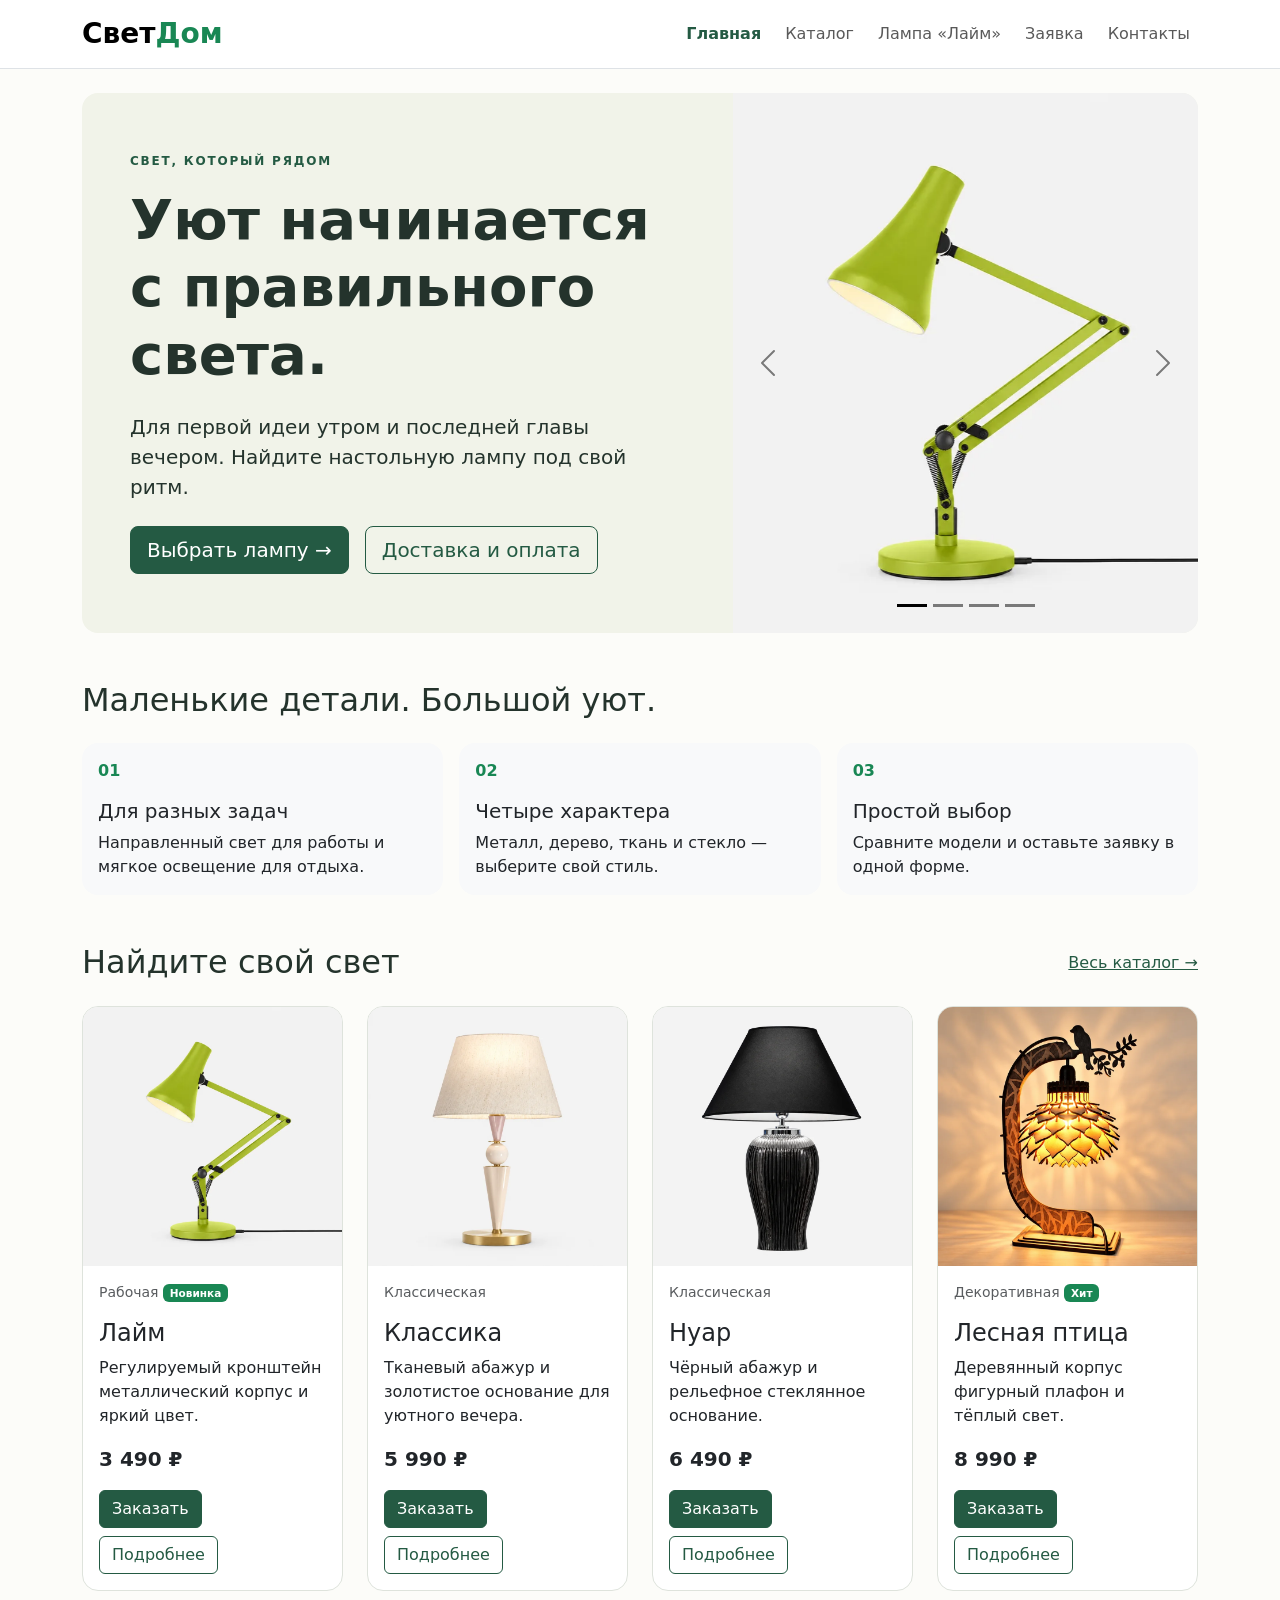
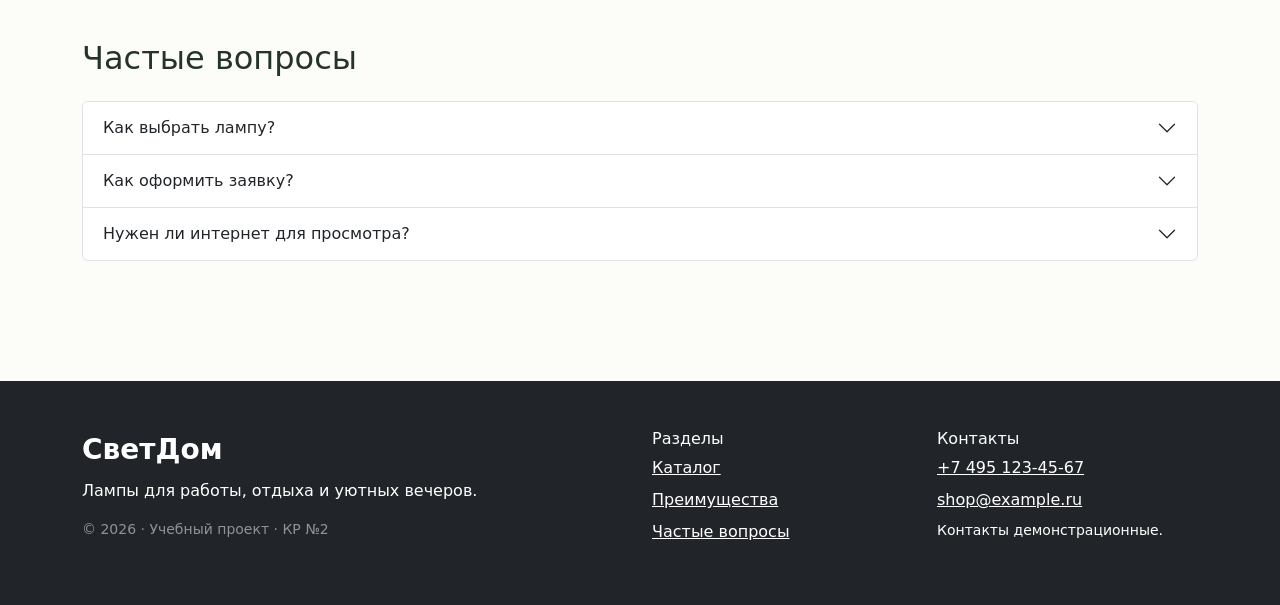
==== commit 660dbfcb: "Use Bootstrap flex utilities for page layout and remove logo dot" ====
--- a/index.html
+++ b/index.html
@@ -12,16 +12,16 @@
     <link rel="stylesheet" href="vendor/bootstrap/css/bootstrap.min.css" />
     <link rel="stylesheet" href="css/custom.css" />
   </head>
-  <body>
+  <body class="d-flex flex-column min-vh-100">
     <a class="visually-hidden-focusable position-absolute p-3 bg-white" href="#main-content">
       Перейти к содержимому
     </a>
 
-    <header class="sticky-top bg-white border-bottom">
+    <header class="sticky-top bg-white border-bottom flex-shrink-0">
       <nav class="navbar navbar-expand-lg" aria-label="Основная навигация">
         <div class="container">
           <a class="navbar-brand fw-bold fs-3" href="index.html">
-            Свет<span class="text-success">Дом</span><span class="brand-dot" aria-hidden="true">●</span>
+            Свет<span class="text-success">Дом</span>
           </a>
           <button
             class="navbar-toggler"
@@ -49,7 +49,7 @@
       </nav>
     </header>
 
-    <main class="container py-4" id="main-content">
+    <main class="container py-4 flex-grow-1 flex-shrink-0" id="main-content">
       <section class="hero rounded-4 overflow-hidden mb-5">
         <div class="row g-0 align-items-center">
           <div class="col-12 col-lg-7 p-4 p-md-5">
@@ -393,7 +393,7 @@
       </section>
     </main>
 
-    <footer class="bg-dark text-white mt-5 py-5">
+    <footer class="bg-dark text-white mt-5 py-5 flex-shrink-0">
       <div class="container">
         <div class="row g-4">
           <div class="col-12 col-md-6">
--- a/css/custom.css
+++ b/css/custom.css
@@ -6,19 +6,6 @@
 body {
   color: #24332c;
   background: #fcfcf9;
-  min-height: 100vh;
-  min-height: 100dvh;
-  display: flex;
-  flex-direction: column;
-}
-
-body > main {
-  flex: 1 0 auto;
-}
-
-body > header,
-body > footer {
-  flex-shrink: 0;
 }
 
 .btn-primary {
@@ -41,12 +28,6 @@
 
 a {
   color: #245a43;
-}
-
-.brand-dot {
-  font-size: 0.55rem;
-  margin-left: 0.25rem;
-  color: #d4aa55;
 }
 
 .hero {
